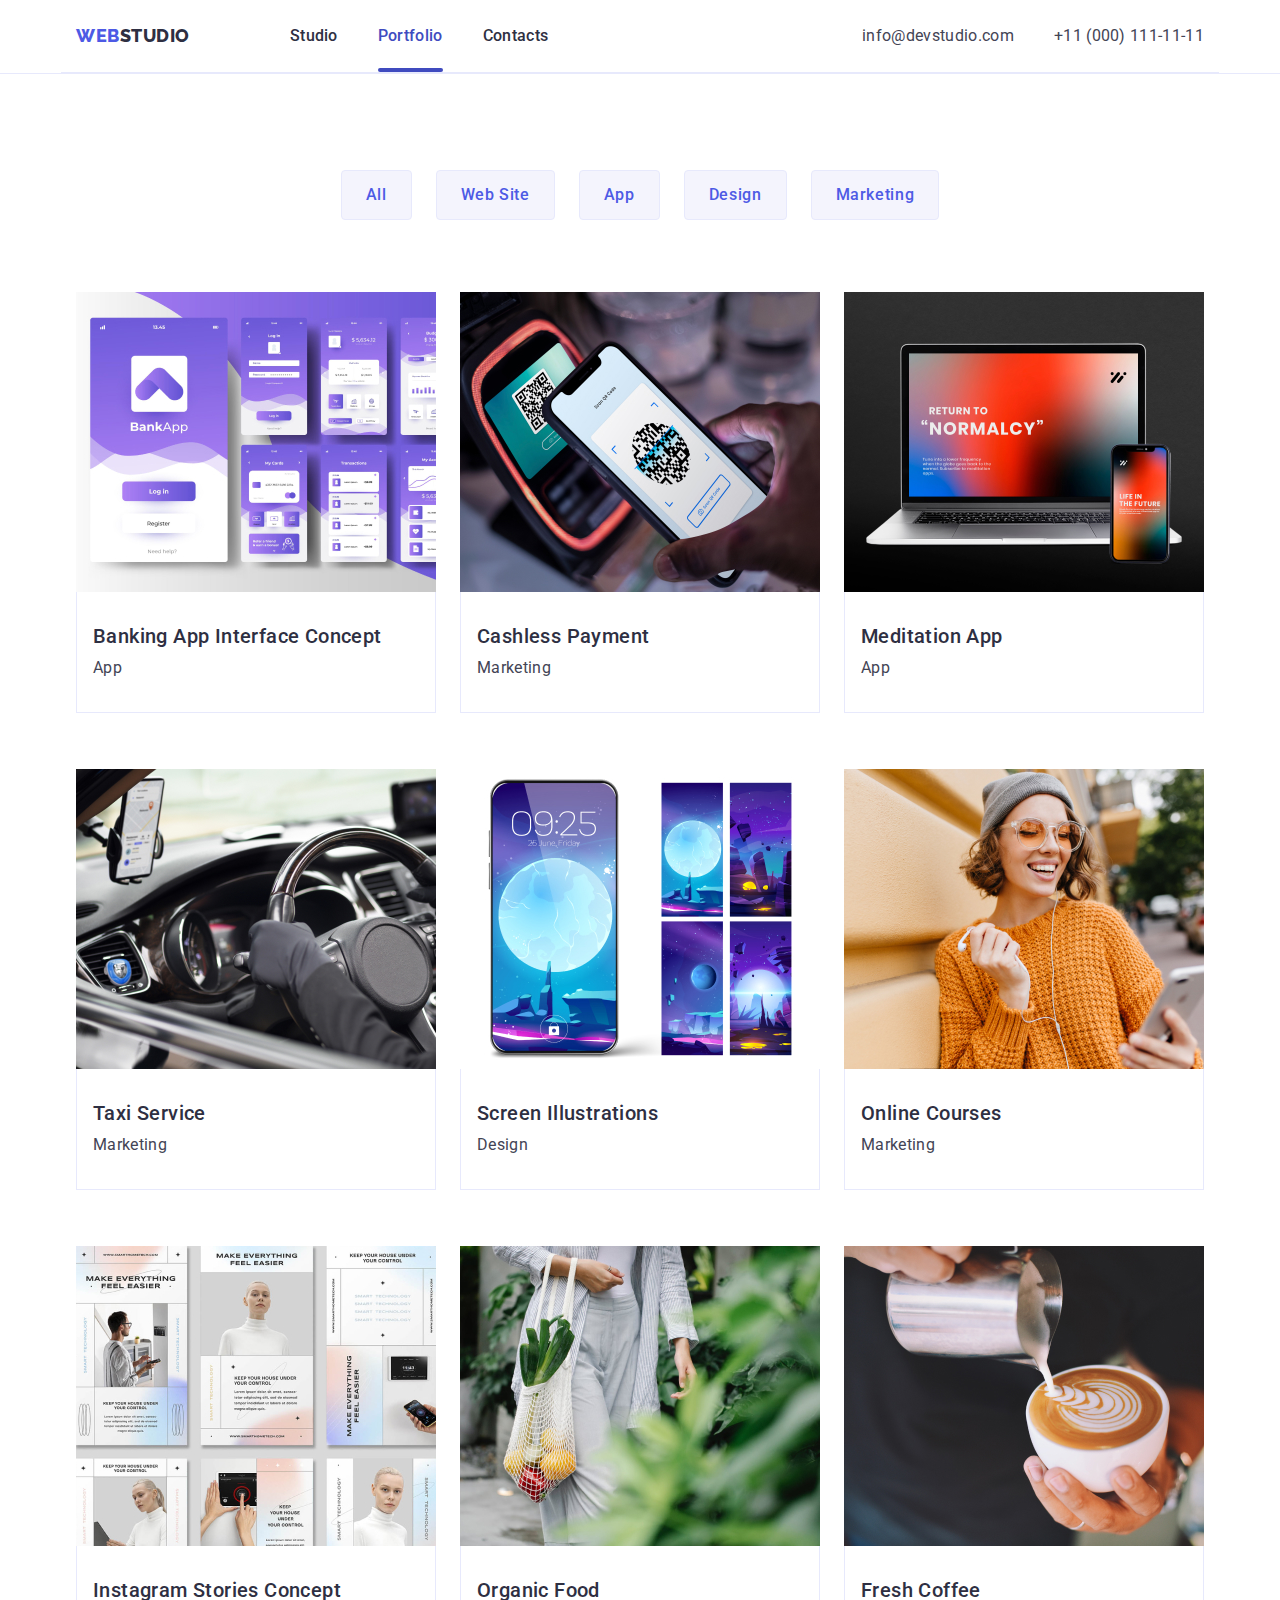
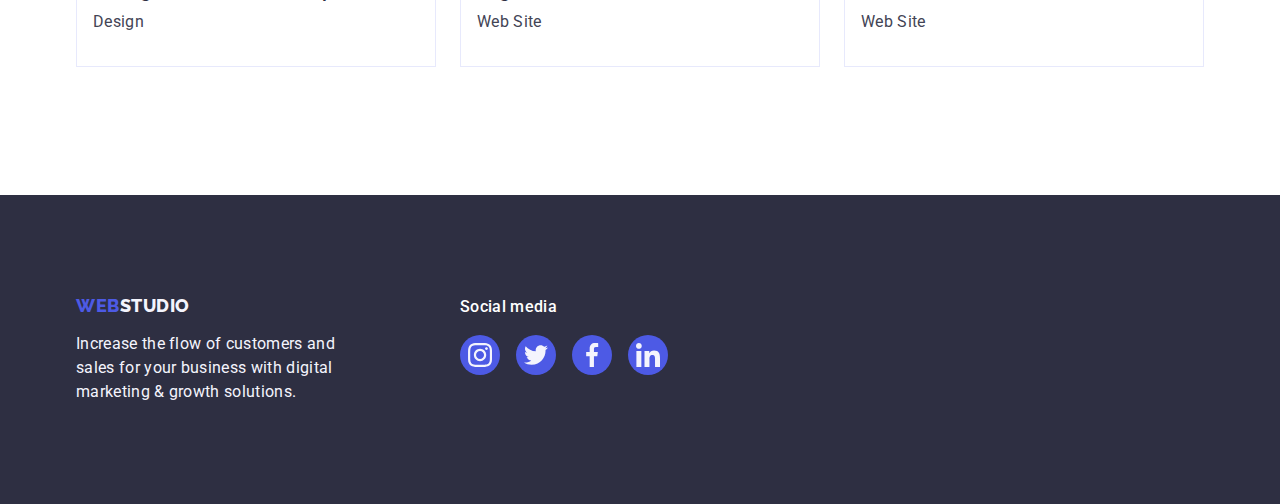
==== portfolio.html @ 09915c96 "Initial commit" ====
<!DOCTYPE html>
<html lang="en">
<head>
  <meta charset="UTF-8">
  <meta name="viewport" content="width=device-width, initial-scale=1.0">
  <title>Document</title>
  <link rel="preconnect" href="https://fonts.googleapis.com">
  <link rel="preconnect" href="https://fonts.gstatic.com" crossorigin="">
  <link href="https://fonts.googleapis.com/css2?family=Raleway:wght@800&amp;family=Roboto:wght@400;500;700;900&amp;display=swap" rel="stylesheet">
  <link
  rel="stylesheet"
  href="https://cdnjs.cloudflare.com/ajax/libs/modern-normalize/2.0.0/modern-normalize.min.css"
/>
  <link rel="stylesheet" href="./css/styles.css">
</head>
<body>


  <!-- Portolio Header -->
  <header class="portfolio-header">
    <div class="header-container container">
      <nav class="navliststyle">
        <a class="navlogo link" href="./index.html">Web<span class="portfolio-logo">Studio</span></a>

        <ul class="portfolio-hdr-menu">
          <li>
            <a class="header-link link" href="./index.html">Studio</a>
          </li>
          <li>
            <a class="header-link link active" href="./portfolio.html">Portfolio</a>
          </li>
          <li>
            <a class="header-link link" href="">Contacts</a>
          </li>
        </ul>
      </nav>
      <address class="address-style">
        <ul class="address-list">
          <li>
            <a class="contacts-style link" href="mailto:info@devstudio.com">info@devstudio.com</a>
          </li>
          <li>
            <a class="contacts-style link" href="tel:+110001111111">+11 (000) 111-11-11</a>
          </li>
        </ul>
      </address>
    </div>
  </header>

  <!-- Main Filter -->
  <main>
    <section class="portfolio-main-section">
      <div class="container">
        <h1 class="visually-hidden">This cannot be empty</h1>
          <ul class="portfolio-list list">
          <li><button class="portfolio-filter-button" type="button">All</button></li>
          <li><button class="portfolio-filter-button" type="button">Web Site</button></li>
          <li><button class="portfolio-filter-button" type="button">App</button></li>
          <li><button class="portfolio-filter-button" type="button">Design</button></li>
          <li><button class="portfolio-filter-button" type="button">Marketing</button></li>
      </ul>
           
      <!-- images area -->

      <ul class="portfolio-list-images">
        <li class="portfolio-list-item">
            <a href="#" class="portfolio-filter-link link">
              <div class="project-image">
                <img src="./images/p1.jpg" alt="Image 1" width="360" style="display: block;">
              <p class="description">14 Stylish and User-Friendly App Design Concepts · Task Manager App · Calorie Tracker App · Exotic Fruit Ecommerce App · Cloud Storage App</p>
              </div>
              <div class="portfolio-main-d">
                <h2 class="portfolio-custom-header">Banking App Interface Concept</h2>
                <p class="custom-paragraph">App</p>
              </div>
            </a>
        </li>

        <!--  card 2 -->
        <li class="portfolio-list-item">
            <a href="#" class="portfolio-filter-link link">
              <div class="project-image">
                <img src="./images/p2.jpg" alt="Image 2" width="360">
              <p class="description">14 Stylish and User-Friendly App Design Concepts · Task Manager App · Calorie Tracker App · Exotic Fruit Ecommerce App · Cloud Storage App</p>
              </div>
              <div class="portfolio-main-d">
                <h2 class="portfolio-custom-header">Cashless Payment</h2>
                <p class="custom-paragraph">Marketing</p>
              </div>
            </a>
        </li>

        <!-- card 3 -->
        <li class="portfolio-list-item">
            <a href="#" class="portfolio-filter-link link">
              <div class="project-image">
                <img src="./images/p3.jpg" alt="Image 3" width="360">
              <p class="description">14 Stylish and User-Friendly App Design Concepts · Task Manager App · Calorie Tracker App · Exotic Fruit Ecommerce App · Cloud Storage App</p>
              </div>
              <div class="portfolio-main-d">
                <h2 class="portfolio-custom-header">Meditation App</h2>
                <p class="custom-paragraph">App</p>
              </div>
            </a>
        </li>
        
        <!-- card 4 -->
        <li class="portfolio-list-item">
            <a href="#" class="portfolio-filter-link link">
              <div class="project-image">
                <img src="./images/p4.jpg" alt="Image 4" width="360">
                <p class="description">14 Stylish and User-Friendly App Design Concepts · Task Manager App · Calorie Tracker App · Exotic Fruit Ecommerce App · Cloud Storage App</p>
              </div>
              <div class="portfolio-main-d">
                <h2 class="portfolio-custom-header">Taxi Service</h2>
                <p class="custom-paragraph">Marketing</p>
              </div>
            </a>
        </li>

        <!-- card 5 -->
        <li class="portfolio-list-item">
            <a href="#" class="portfolio-filter-link link">
              <div class="project-image">
                <img src="./images/p5.jpg" alt="Image 5" width="360">
                <p class="description">14 Stylish and User-Friendly App Design Concepts · Task Manager App · Calorie Tracker App · Exotic Fruit Ecommerce App · Cloud Storage App</p>
              </div>
              <div class="portfolio-main-d">
                <h2 class="portfolio-custom-header">Screen Illustrations</h2>
                <p class="custom-paragraph">Design</p>
              </div>
            </a>
        </li>

        <!-- card 6 -->
        <li class="portfolio-list-item">
            <a href="#" class="portfolio-filter-link link">
              <div class="project-image">
                <img src="./images/p6.jpg" alt="Image 6" width="360">
                <p class="description">14 Stylish and User-Friendly App Design Concepts · Task Manager App · Calorie Tracker App · Exotic Fruit Ecommerce App · Cloud Storage App</p>
              </div>
              <div class="portfolio-main-d">
                <h2 class="portfolio-custom-header">Online Courses</h2>
                <p class="custom-paragraph">Marketing</p>
              </div>
            </a>
        </li>

        <!-- card 7 -->
        <li class="portfolio-list-item">
            <a href="#" class="portfolio-filter-link link">
              <div class="project-image">
                <img src="./images/p7.jpg" alt="Image 7" width="360">
                <p class="description">14 Stylish and User-Friendly App Design Concepts · Task Manager App · Calorie Tracker App · Exotic Fruit Ecommerce App · Cloud Storage App</p>
              </div>
              <div class="portfolio-main-d">
                <h2 class="portfolio-custom-header">Instagram Stories Concept</h2>
                <p class="custom-paragraph">Design</p>
              </div>
            </a>
        </li>

        <!-- card 8 -->
        <li class="portfolio-list-item">
            <a href="#" class="portfolio-filter-link link">
              <div class="project-image">
                <img src="./images/p8.jpg" alt="Image 8" width="360">
                <p class="description">14 Stylish and User-Friendly App Design Concepts · Task Manager App · Calorie Tracker App · Exotic Fruit Ecommerce App · Cloud Storage App</p>
              </div>
              <div class="portfolio-main-d">
                <h2 class="portfolio-custom-header">Organic Food</h2>
                <p class="custom-paragraph">Web Site</p>
              </div>
            </a>
        </li>

        <!-- card 9 -->
        <li class="portfolio-list-item">
            <a href="#" class="portfolio-filter-link link">
              <div class="project-image">
                <img src="./images/p9.jpg" alt="Image 9" width="360">
                <p class="description">14 Stylish and User-Friendly App Design Concepts · Task Manager App · Calorie Tracker App · Exotic Fruit Ecommerce App · Cloud Storage App</p>
              </div>
               <div class="portfolio-main-d">
                <h2 class="portfolio-custom-header">Fresh Coffee</h2>
                <p class="custom-paragraph">Web Site</p>
              </div>
            </a>
        </li>
    </ul>
  </div>
    </section>
  </main>
   <footer class="footerstyle link">
    <div class="footer-content-wrap container">
      <div class="logo-paragraph">
        <a class="footerlogo link" href="./index.html">Web<span class="footerinside-logo">Studio</span></a>
        <p class="footer-paragraph">Increase the flow of customers and sales for your business with digital marketing & growth solutions.</p>
      </div>
    <div>
        <p class="footer-socials-text">Social media</p>
          <ul class="footer-list">
            <li class="footer-socials-item">
              <a href="#" class="footer-socials-link">
                <svg class="footer-socials-svg" width="24" height="24">
                  <use href="./images/icons.svg#instagram2"></use>
                </svg>
              </a>
            </li>

            <li class="footer-socials-item">
              <a href="#" class="footer-socials-link">
                <svg class="footer-socials-svg" width="24" height="24">
                  <use href="./images/icons.svg#twitter2"></use>
                </svg>
              </a>
            </li>

            <li class="footer-socials-item">
              <a href="#" class="footer-socials-link">
                <svg class="footer-socials-svg" width="24" height="24">
                  <use href="./images/icons.svg#facebook2"></use>
                </svg>
              </a>
            </li>

            <li class="footer-socials-item">
              <a href="#" class="footer-socials-link">
                <svg class="footer-socials-svg" width="24" height="24">
                  <use href="./images/icons.svg#linkedin2"></use>
                </svg>
              </a>
            </li>
          </ul>
      </div>
    </div>
  </footer>
</body>
</html>
---- css/styles.css ----
/* CSS Variables */
:root{
    --iris: #4D5AE5;
    --ocean: #404BBF;
    --navy-blue: #2E2F42;
    --green: #31D0AA;
    --slate: #434455;
    --light-slate: #8E8F99;
    --cornflower: #E7E9FC;
    --cloud: #F4F4FD;
    --grey: #2E2F42;
    --white: #ffffff;
    --dairy: #fcfcfc;

}

/* Always present in CSS */
*{
    box-sizing: border-box;
    margin: 0;
    padding: 0;
}

li{
    list-style: none;
}

body{
    font-family: "Roboto", sans-serif;
    color: #434455; 
    background-color: var(--white);
} 

img {
    display: block;
    max-width: 100%;
    height: auto;
  }

/* Header */
.header-link{
    font-weight: 500;
    font-size: 16px;
    line-height: 1.5;
    letter-spacing: 0.02em;
    color: var(--grey);
    padding: 24px 0;
    
   
}

.active{
    position: relative;
    color: #404bbf;
    transition: color 250ms cubic-bezier(0.4, 0, 0.2, 1);
}

.active::after {
    content: '';
    position: absolute;
    left: 0;
    bottom: -1px;
    height: 4px;
    border-radius: 2px;
    width: 100%;
    background-color: #404bbf;
    margin-bottom: -2px;
    
}

.contact > .link {
    transition: color 250ms cubic-bezier(0.4, 0, 0.2, 1);
  }

.navliststyle-header{
    display: flex;
    align-items: center;
    
}

/* .nav-main{
    align-items: center value;
} */
.header-link:hover {color: #404bbf;}
.header-link:focus {color: #404bbf;}

.logo-style{
    font-family: "Raleway", sans-serif;
    font-weight: 800;
    font-size: 18px;
    line-height: 1.17;
    letter-spacing: 0.03em;
    text-transform: uppercase;
    color: #4d5ae5;
    margin-right: 76px;
}
    .inside-logo{
        color: var(--navy-blue);
        }

.link{
    text-decoration: none;
}

.address-style{
    font-style: normal ;
    line-height: 1.5;
    letter-spacing: 0.02em;
    display: flex;
    align-items: center;

}

.contacts-style{
    color: #434455;
    transition: color 250ms cubic-bezier(0.4, 0, 0.2, 1);
}

.contacts-style:hover {color: #404bbf;}
.contacts-style:focus {color: #404bbf;}
.contacts-style:active {color: #404bbf}

/* Header */
.header-class{
    border-bottom:  1px solid #e7e9fc;
    box-shadow: 0px 2px 1px rgba(46, 47, 66, 0.08), 0px 1px 1px rgba(46, 47, 66, 0.16), 0px 1px 6px rgba(46, 47, 66, 0.08);
      
}

.header-container{
    display: flex;
    width: 1158px;
    margin: 0 auto;
    padding: 0 15px;
    justify-content: space-between;
    border-bottom: 1px solid #e7e9fc;

}
/* Section 1 */
.section-one {
    background-color: #2e2f42;
    padding: 188px 0;
    margin: 0 auto;
    background-image: linear-gradient(rgba(46, 47, 66, 0.7), rgba(46, 47, 66, 0.7)), url(../images/people-office.jpg);
    max-width: 1440px;
    background-repeat: no-repeat;
    background-position: center;
    background-size: cover;
}

.section-one-header {
    font-size: 56px;
    line-height: 1.07;
    text-align: center;
    letter-spacing: 0.02em;
    color: #ffffff;
    max-width: 496px;
    margin: 0 auto;
    margin-bottom: 48px;

}

.first-section-button {
    background-color: #4D5AE5;
    font-family: "Roboto", sans-serif;
    font-weight: 500;
    font-size: 16px;
    line-height: 1.5;
    letter-spacing: 0.04em;
    color: #ffffff;
    cursor: pointer;
    display: block;
    min-width: 169px;
    height: 56px;
    border: none;
    border-radius: 4px;
    display: block center;
    margin: 0 auto;
    transition: background-color 250ms cubic-bezier(0.4, 0, 0.2, 1);
 
}

.first-section-button:hover, 
.first-section-button:focus {background-color: #404BBF;
}

/* Section 2 */
.section-two-header { 
    font-weight: 500;
    font-size: 20px;
    line-height: 1.2;
    letter-spacing: 0.02em;
    color: var(--grey);
    margin-bottom: 8px;
    }

.section-two-list{
     flex: 0 0 calc((100% - 3 * 24px) / 4);
     
}    

.section-two{
    padding: 120px 0;
    }

.section-two-paragraph{
    line-height: 1.5;
    letter-spacing: 0.02em;
}

.list{
    display: flex;
    gap: 24px;
    margin: 0;
    padding: 0;
    

}

/* Section 3 */
.section-three-header, .section-four-header{
    font-size: 36px;
    line-height: 1.11;
    text-align: center;
    letter-spacing: 0.02em;
    text-transform: capitalize;
    color: var(--grey);
    margin-bottom: 72px;

}

.section-three{
    padding-bottom: 120px;
}

.section-list{
    display: flex;
    justify-content: space-between;
    gap: 24px;
    width calc((100% - 3 * 16px) / 3);
}

/* Section 4 */
.section-four{
    background-color: #F4F4FD;
    padding: 120px 0;
}

.fourth-section-employee-position{
    font-size: 16px;
    line-height: 1.5;
    letter-spacing: 0.02em;
}

.employee-bgcolor{
    background-color: #FFFFFF;
    border-radius: 0px 0px 4px 4px;
    flex-basis: calc((100% - 3 * 24px) / 4);
    box-shadow: 0px 1px 6px rgba(46, 47, 66, 0.08), 0px 1px 1px rgba(46, 47, 66, 0.16), 0px 2px 1px rgba(46, 47, 66, 0.08);

}

.fourth-section-employee-name{
    font-weight: 500;
    font-size: 20px;
    line-height: 1.2;
    letter-spacing: 0.02em;
    color: var(--grey);
    text-align: center;
    margin-bottom: 8px;
}

.name-and-position{
    padding: 32px 0;
}

.fourth-section-employee-position{
    text-align: center;
}

.social-media-list{
    display: flex;
    justify-content: center;
    gap: 24px;
    
}

.social-media-item{
    width: 40px;
    height: 40px;
   

}

.social-media-link {
    width: 100%;
    height: 100%;
    background-color: var(--iris);
    border-radius: 50%;
    display: flex;
    align-items: center;
    justify-content: center;
    transition: background-color 250ms cubic-bezier(0.4, 0, 0.2, 1);
}

.social-media-link:hover, .social-media-link:focus {
    background: var(--ocean);
}

.social-media-svg{
    fill: var(--cloud);
}

/* Section 5 */

.customersection{
    padding-top: 120px;
    padding-bottom: 120px;

}

/* Footer */
.footerstyle{
    background-color: var(--grey);
    padding: 100px 0;
}

.footer-content-wrap{
    display: flex;
    align-items: baseline;
}

.logo-paragraph{
    margin-right: 120px;
    gap: 120px;
}

.footer-socials-text{
    font-weight: 500;
    font-size: 16px;
    line-height: 1.5;
    letter-spacing: 0.02em;
    color: var(--white) ;
    margin-bottom: 16px;

}

.footerlogo{
    font-family: "Raleway", sans-serif;
    font-weight: 800;
    font-size: 18px;
    line-height: 1.17;
    letter-spacing: 0.03em;
    text-transform: uppercase;
    color: var(--iris);
    margin-bottom: 16px;
    display: inline-block;
    transition: color 250ms cubic-bezier(0.4, 0, 0.2, 1);
}

.footer-list{
    display: flex;
    gap: 16px;
}

.footer-socials-item{
    width: 40px;
    height: 40px;
    
}

.footer-socials-link{  
    width: 100%;
    height: 100%;
    background-color: var(--iris);
    border-radius: 50%;
    display: flex;
    align-items: center;
    justify-content: center;
    /* hw5 */
    transition: background-color 250ms cubic-bezier(0.4, 0, 0.2, 1);

}

.footer-socials-link:hover, .footer-socials-link:focus {
    background-color: Var(--green) ;
}

.footer-socials-svg{
    fill: var(--cloud);
}

.footerinside-logo{
    color: #f4f4fd;
}

.footer-paragraph{
    line-height: 1.5;
    color: var(--cloud);
    letter-spacing: 0.02em;
    width: 264px;

}


/* Portfolio */
.navlogo{
    font-family: "Raleway", sans-serif;
    font-weight: 800;
    font-size: 18px;
    line-height: 1.17;
    letter-spacing: 0.03em;
    text-transform: uppercase;
    color: var(--iris);
    text-decoration: none;
    margin-right: 76px;

}
.portfolio-logo{
    color: var(--grey);
}

.portfolio-header-menu{
    gap: 40px;
    padding: 24px 0;
    position: relative;
}

.portfolio-filter-button{
    font-family: "Roboto", sans-serif;
    font-weight: 500;
    font-size: 16px;
    line-height: 1.5;
    letter-spacing: 0.04em;
    color: var( --iris);
    background-color: var(--cloud);
    cursor: pointer;
    transition: color 250ms cubic-bezier(0.4, 0, 0.2, 1),
    background-color 250ms cubic-bezier(0.4, 0, 0.2, 1),
    border-color 250ms cubic-bezier(0.4, 0, 0.2, 1),
    box-shadow 250ms cubic-bezier(0.4, 0, 0.2, 1);
}

.portfolio-list{
    justify-content: center;
    margin-bottom: 72px;
    display: flex;
    gap: 24px;
}

/* hw5 */
.project-image{
    position: relative;
    overflow: hidden;
}

.description{
    position: absolute;
    top: 0;
    font-size: 16px;
    line-height: 1.5;
    letter-spacing: 0.02em;
    color: var(--cloud);
    padding: 40px 32px;
    background-color: #4d5ae5;
    height: 100%;
    width: 100%;
    transform: translateY(100%);
    transition: transform 250ms cubic-bezier(0.4, 0, 0.2, 1);
}

.portfolio-hdr-menu{
	display: flex;
	padding: 24px;
    gap: 40px;
    justify-content: center;
    align-items: center;
    position: relative;

}

.address-list{
	display: flex;
    gap: 40px;
}


.portfolio-filter-button{
    padding: 12px 24px 12px;
    border-radius: 4px;
    border: 1px solid #e7e9fc;
    }

.portfolio-filter-button:hover, .portfolio-filter-button:focus {
    color: #FFFFFF;
    background-color: #404BBF;
    border: 1px solid transparent;
    box-shadow: 0px 3px 1px rgba(0, 0, 0, 0.1), 0px 2px 1px rgba(0, 0, 0, 0.08), 0px 2px 2px rgba(0, 0, 0, 0.12);

}

/* Portfolio Header */

.portfolio-header{
    border-bottom: 1px solid #e7e9fc;
    display: flex;
    align-items: center;
}


.container{
    width: 1158px;
    margin: 0 auto;
    padding: 0 15px;
}

.customertitle{
    font-size: 36px;
    line-height: 1.11;
    color: var(--grey);
    margin-bottom: 72px;
}

.customers-link{
    width: 100%;
    height: 100%;
    border: 1px solid #8e8f99;
    border-radius: 4px;
    display: flex;
    align-items: center;
    justify-content: center;
    color: #8e8f99;
    transition: border-color 250ms cubic-bezier(0.4, 0, 0.2, 1),
    color 250ms cubic-bezier(0.4, 0, 0.2, 1);
  
}

.customers-link:hover, .customers-link:focus{
    border-color: var(--ocean);
    color: var(--ocean);
}


.customer-pic{
    width: calc((100% - 120px) / 6);
    height: 88px;
    
}

.customers-svg{
    width: 104;
    height: 56;
    fill: currentColor;
}

.sectiondiv{
    display: flex;
    align-items: center;
    justify-content: center;
    height: 112px;
    background-color: var(--cloud) ;
    border-radius: 4px;
    margin-bottom: 8px;
}

.navliststyle{
    display: flex;
    align-items: center;
  
   
}

/* Portfolio Main */

.portfolio-main-section { 
    padding-top: 96px;
    padding-bottom: 120px;
}

/*  Portfolio Footer */
.portfolio-footer{
    background-color: var(--navy-blue);
}

/* .portfolio-footer-logo{
    font-family: "Raleway", sans-serif;
    font-weight: 800;
    font-size: 18px;
    line-height: 1.17;
    letter-spacing: 0.03em;
    text-transform: uppercase;
    color: var(--iris);
} */


/* .portfolio-footerinside-logo{
    color: #f4f4fd;
} */

/* Portfolio Images */
.default-list {
    list-style: none;
}

/* Styling the list items */
.portfolio-list-item {
    flex-basis: calc((100% - 48px) / 3);
    
}

.portfolio-list-images{
    list-style-type: none;
    display: flex;
    justify-content: space-between;
    flex-wrap: wrap;
    column-gap: 24px;
    row-gap: 48px;
}

/* Styling the default link class */
.portfolio-filter-link {
    text-decoration: none;
    display: block;
}

.portfolio-filter-link{
    transition: box-shadow 250ms cubic-bezier(0.4, 0, 0.2, 1);
}

.portfolio-filter-link:hover, .portfolio-filter-link:focus{
        box-shadow: 0px 1px 6px rgba(46, 47, 66, 0.08), 0px 1px 1px rgba(46, 47, 66, 0.16), 0px 2px 1px rgba(46, 47, 66, 0.08);
        

}

/* hw5 */
.portfolio-filter-link:hover .description, .portfolio-filter-link:focus .description {
    transform: translateY(0%);
}





/* Styling the custom header class */
.custom-header {
    font-weight: 500;
    font-size: 20px;
    line-height: 1.2;
    letter-spacing: 0.02em;
    color: var(--navy-blue);
}

.portfolio-main-d {
    padding: 32px 16px;
    border: 1px solid #e7e9fc;
    border-top: none;
    margin-bottom: 8px;

}

.portfolio-custom-header{
    margin-bottom: 8px;
    font-weight: 500;
    font-size: 20px;
    line-height: 1.2;
    letter-spacing: 0.02em;
    color: var(--navy-blue);
}

/* Styling the custom paragraph class */
.custom-paragraph {
    font-size: 16px;
    line-height: 1.5;
    letter-spacing: 0.02em;
    color: var(--slate);
}

.visually-hidden {
  position: absolute;
  width: 1px;
  height: 1px;
  margin: -1px;
  border: 0;
  padding: 0;
  
  white-space: nowrap;
  clip-path: inset(100%);
  clip: rect(0 0 0 0);
  overflow: hidden;
}

/* Modal */

.modal-container{
    position: fixed;
    top: 0;
    left: 0;
    width: 100%;
    height: 100%;
    background-color: rgba(46, 47, 66, 0.4);
    transition: opacity 250ms cubic-bezier(0.4, 0, 0.2, 1), visibility 250ms cubic-bezier(0.4, 0, 0.2, 1);
}

.is-hidden{
    opacity: 0;
    visibility: hidden;
    pointer-events: none;
}

.modal-box{
    position: absolute;
    top: 50%;
    left: 50%;
    transform: translate(-50%, -50%) scale(1);
    width: 408px;
    min-height: 584px;
    background: #fcfcfc;
    box-shadow: 0px 1px 1px rgba(0, 0, 0, 0.14), 0px 1px 3px rgba(0, 0, 0, 0.12),
      0px 2px 1px rgba(0, 0, 0, 0.2);
    border-radius: 4px;
    transition: transform 250ms cubic-bezier(0.4, 0, 0.2, 1);
  }

.modal-button-close{
    position: absolute;
    top: 24px;
    right: 24px;
    width: 24px;
    height: 24px;
    border-radius: 50%;
    display: flex;
    align-items: center;
    justify-content: center;
    background-color: #e7e9fc;
    border: 1px solid rgba(0, 0, 0, 0.1);
    cursor: pointer;
    transition: background-color 250ms cubic-bezier(0.4, 0, 0.2, 1), border 250ms cubic-bezier(0.4, 0, 0.2, 1);

}

.modal-button-close:hover {
    background-color: var(--ocean);
    border: none;    
}
.modal-button-close:focus {
        background-color: var(--ocean);
        border: none;

    }

.modal-close-button-svg {
    transition: fill 250ms cubic-bezier(0.4, 0, 0.2, 1);

}

.modal-button-close:hover {
    fill: #ffffff;
}
.modal-button-close:focus {
    fill: #ffffff;

}
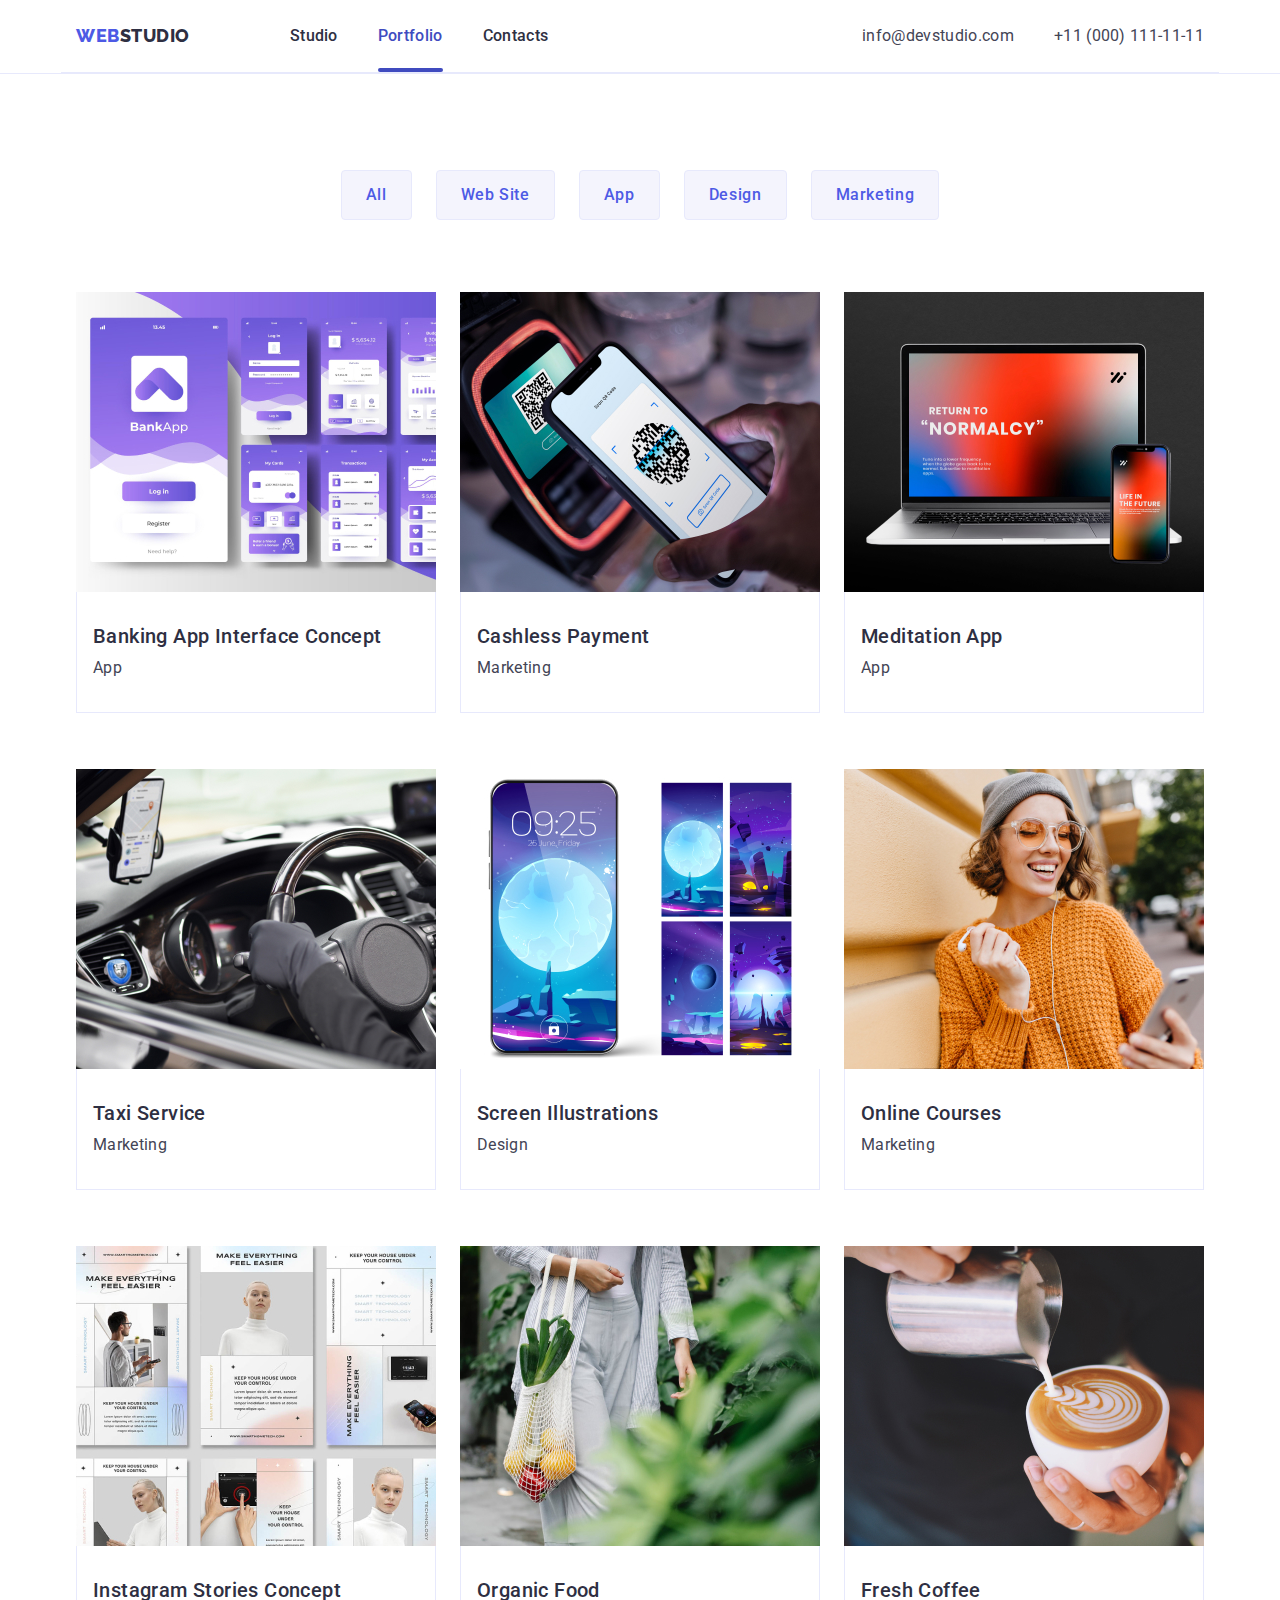
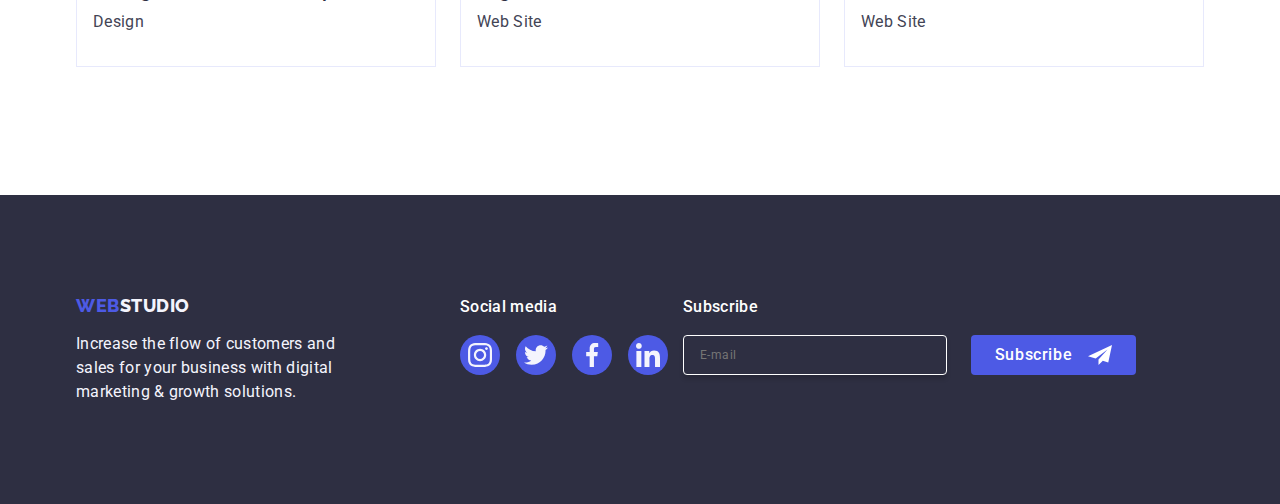
==== commit 653adc8a: "Footer Portfolio" ====
--- a/portfolio.html
+++ b/portfolio.html
@@ -233,6 +233,21 @@
             </li>
           </ul>
       </div>
+      
+      <!-- Form -->
+      <div class="d-footer-form container">
+        <p class="p-footer-form">Subscribe</p>
+        <form class="f-footer-form">
+          <label class="l-footer-form">
+            <input class="input-form"  type="email" name="input-form-name" placeholder="E-mail">
+          </label>
+          <button class="b-footer-subscribe" type="submit">Subscribe
+            <svg width="24" height="24" class="footer-svgsubscribe">
+              <use href="./images/icons.svg#subscribe"></use>
+            </svg>
+          </button>
+        </form>
+      </div>
     </div>
   </footer>
 </body>
--- a/css/styles.css
+++ b/css/styles.css
@@ -762,3 +762,64 @@
 
 }
 
+/* hw 6 */
+/* Footer form */
+
+.p-footer-form{
+    margin-bottom: 16px;
+    font-weight: 500;
+    font-size: 16px;
+    line-height: 1.5;
+    letter-spacing: 0.02em;
+    color: #ffffff;
+}
+
+.f-footer-form{
+    display: flex;
+    gap: 24px;
+}
+
+.l-footer-form{
+    gap: 24px;
+}
+
+.input-form{
+    width: 264px;
+    height: 40px;
+    border: 1px solid #ffffff;
+    background-color: transparent;
+    font-size: 12px;
+    line-height: 1.5;
+    letter-spacing: 0.04em;
+    padding-left: 16px;
+    box-shadow: 0px 4px 4px 0px rgba(0, 0, 0, 0.15);
+    border-radius: 4px;
+    color: #FFFFFF;
+}
+
+.E-mail{
+    color: #FFFFFF;
+}
+
+.b-footer-subscribe{
+    min-width: 165px;
+    height: 40px;
+    display: flex;
+    justify-content: center;
+    align-items: center;
+    font-family: "Roboto", sans-serif;
+    font-size: 16px;
+    font-weight: 500;
+    line-height: 1.5;
+    letter-spacing: 0.04em;
+    color: #ffffff;
+    cursor: pointer;
+    background-color: #4D5AE5;
+    border: none;
+    border-radius: 4px;
+
+}
+
+.footer-svgsubscribe{
+    margin-left: 16px;
+}